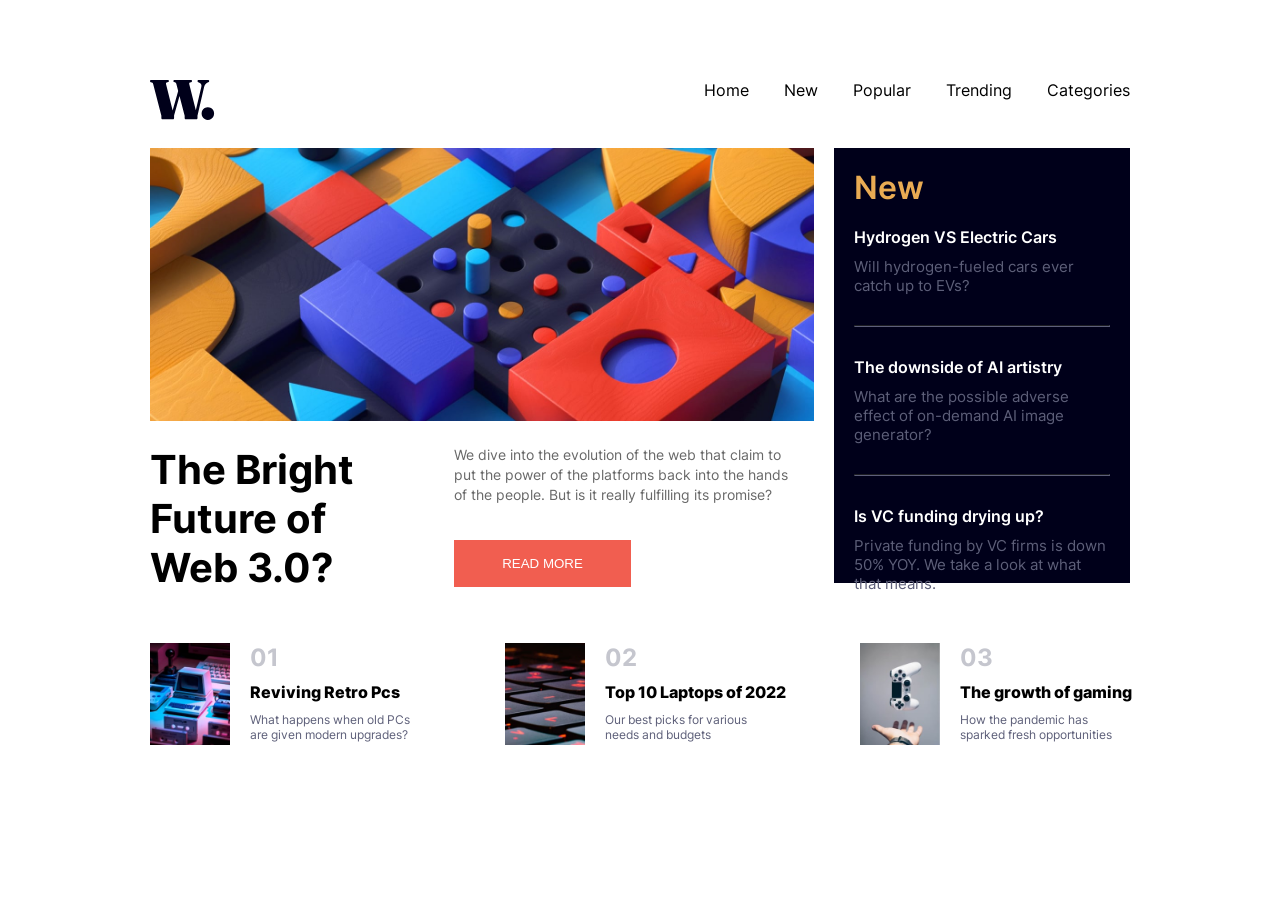
==== index.html @ ed775b9c "second-commit" ====
<!DOCTYPE html>
<html lang="en">
    <head>
        <title></title>
        <meta charset="UTF-8">
        <meta name="viewport" content="width=device-width, initial-scale=1">
        <link href="css/style.css" rel="stylesheet">
    </head>
    <body>

        <!-- header -->
        <div class="header">
            <span>
                <img src="/assets/images/logo.svg" alt="">
            </span>
            <menu>
                <a href="">Home</a>
                <a href="">New</a>
                <a href="">Popular</a>
                <a href="">Trending</a>
                <a href="">Categories</a>
            </menu>
        </div>
        <!-- finish header  -->

        <!-- hero -->
        <div class="full">
            <div class="first-content">
                <img class="image" src="/assets/images/image-web-3-desktop.jpg" alt="">
                <div class="content1">
                    <h1>The Bright Future of Web 3.0?</h1>
                    <div class="de">
                        <p>We dive into the evolution of the web that claim to put the power of the platforms back into the hands of the people. But is it really fulfilling its promise?</p>
                        <input class="button" type="submit" value="READ MORE">
                    </div>
                </div>
            </div>

            <div class="second-content">
                <div class="sidebar">
                    <h1>New</h1>
                    <h2>Hydrogen VS Electric Cars</h2>
                    <p>Will hydrogen-fueled cars ever catch up to EVs?</p>
                    <hr>

                    <h2>The downside of AI artistry</h2>
                    <p>What are the possible adverse effect of on-demand AI image generator?</p>
                    <hr>

                    <h2>Is VC funding drying up?</h2>
                    <p>Private funding by VC firms is down 50% YOY. We take a look at what that means.
                    </p>
                    
                </div>
            </div>

        </div>

        <!-- finish hero -->

        <!-- footer  -->

        <footer>
            <div class="footer">
                <img class="footer-img" src="/assets/images/image-retro-pcs.jpg" alt="">
                <div class="details">
                    <h1>01</h1>
                    <h2>Reviving Retro Pcs</h2>
                    <p>What happens when old PCs are given modern upgrades?</p>
                </div>
            </div>
            <div class="footer">
                <img class="footer-img" src="/assets/images/image-top-laptops.jpg" alt="">
                <div class="details">
                    <h1>02</h1>
                    <h2>Top 10 Laptops of 2022</h2>
                    <p>Our best picks for various needs and budgets</p>
                </div>
            </div>
            <div class="footer">
                <img class="footer-img" src="/assets/images/image-gaming-growth.jpg" alt="">
                <div class="details">
                    <h1>03</h1>
                    <h2>The growth of gaming</h2>
                    <p>How the pandemic has sparked fresh opportunities</p>
                </div>
            </div>
        </footer>
    
    </body>
</html>
---- css/style.css ----
* {
    margin: 0;
    padding: 0;
}

@font-face {
    font-family: "InterVariable";
    src: url(/assets/fonts/Inter-VariableFont_slnt\,wght.ttf);
}

body{
    font-family: "InterVariable";
    padding: 80px 150px;
}


.row1 a{
    text-decoration: none;
    color: black;
    margin-left: 20px;
}

.h1{
    font-weight: 800;
}

/* New test */

menu a{
    text-decoration: none;
    color: black;
    margin: 30px 0px 30px 30px;
}

menu a:hover{
    color: hsl(5, 85%, 63%)
}

.header{
    display: flex;
    justify-content: space-between;
    padding-bottom: 24px;
    /* padding: 50px 150px; */
}

.first-content{
    margin-right: 20px;
    width: 90vw;
}

.image{
    width: 100%;
    height: auto;
}

.content1{
    width: 50vw;
    display: flex;
    flex-direction: row;
    margin: 20px 0px;
    justify-content: space-between;
}

.content1 h1{
    font-size: 40px;
    font-weight:bolder;
    width: 600px;
    padding-right:100px;
}

.de p{
    font-size: 14px;
    line-height: 20px;
    width: auto;
    margin-bottom: 35px;
    color: #686868;
}

.full{
    display: flex;
    flex-direction: row;
    /* padding: 0px 150px 80px 150px; */
}

.sidebar{
    width: 20vw;
    padding: 20px;
    background-color: hsl(240, 100%, 5%);
    color: white;
    height: 85%;
    justify-content: space-between;
}

.sidebar h1{
    font-weight: 600;
    color: hsl(35, 77%, 62%);
    padding-bottom: 20px;
}

.sidebar h1:hover{
    color: hsl(35, 77%, 62%)
}

.sidebar h2{
    font-size:medium;
    font-weight: 600;
    cursor: pointer;
}

.sidebar h2:hover{
    color: hsl(35, 77%, 62%)
}

.sidebar p{
    font-size: 15px;
    color: hsl(236, 13%, 42%);
    margin-top: 10px;

}

hr{
    margin: 30px 0px;
    border-color: hsl(236, 13%, 42%);
}


.button{
    background-color: hsl(5, 85%, 63%);
    color: #ffffff;
    padding: 16px 48px;
    border-style: none;
}

.button:hover{
    background-color: hsl(240, 100%, 5%) ;
}

footer{
    display: flex;
    flex-direction: row;
    justify-content:space-between ;
    margin-top: 30px;
}

.footer{
    display: flex;
    flex-direction: row;
}

.footer-img{
    width: 80px;
    /* height: 120px; */
    margin-right: 20px;
}

.details h1{
    color:hsl(233, 8%, 79%);
    font-size: 24px;
    font-weight:bold;
}

.details h2{
    font-size: 16px;
    font-weight: 800;
    margin: 10px 0px;
    width: 200px;
}

.details h2:hover{
    color: hsl(5, 85%, 63%);
    cursor: pointer;
}

.details p{
    color:hsl(236, 13%, 42%);
    font-size: 12px;
    font-weight:400;
}

.details{
    width: 170px;
}
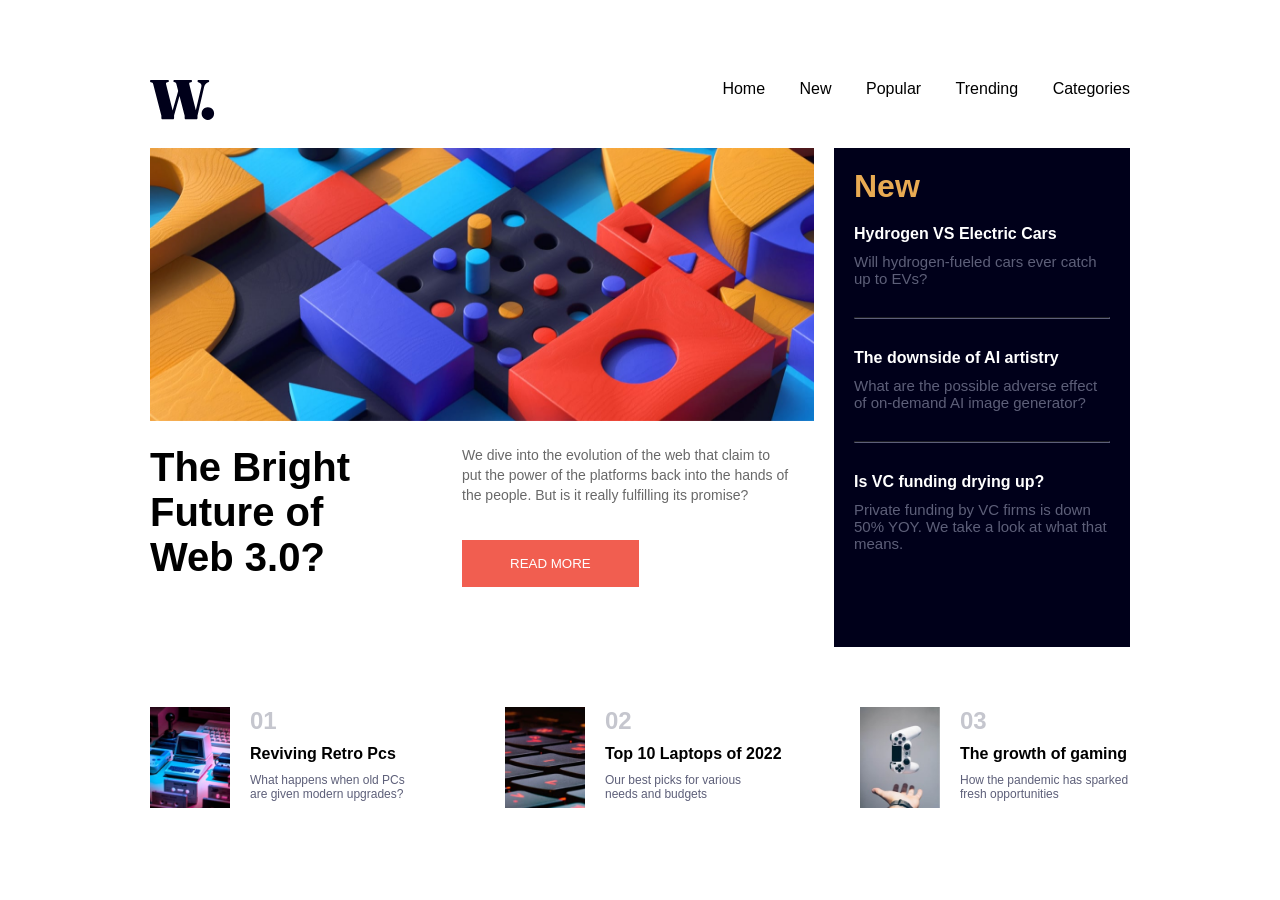
==== commit 74d46c8b: "effect-commit" ====
--- a/index.html
+++ b/index.html
@@ -5,6 +5,7 @@
         <meta charset="UTF-8">
         <meta name="viewport" content="width=device-width, initial-scale=1">
         <link href="css/style.css" rel="stylesheet">
+        <link rel="stylesheet" href="https://cdnjs.cloudflare.com/ajax/libs/animate.css/4.1.1/animate.min.css" />
     </head>
     <body>
 
@@ -26,30 +27,33 @@
         <!-- hero -->
         <div class="full">
             <div class="first-content">
-                <img class="image" src="/assets/images/image-web-3-desktop.jpg" alt="">
+                <img class="image wow animate__animated animate__slideInLeft" data-wow-delay="2s"" src="/assets/images/image-web-3-desktop.jpg" alt="">
                 <div class="content1">
-                    <h1>The Bright Future of Web 3.0?</h1>
-                    <div class="de">
+                    <h1 class="wow animate__animated animate__slideInUp" data-wow-delay="2s">The Bright Future of Web 3.0?</h1>
+                    <div class="de wow animate__animated animate__slideInRight">
                         <p>We dive into the evolution of the web that claim to put the power of the platforms back into the hands of the people. But is it really fulfilling its promise?</p>
-                        <input class="button" type="submit" value="READ MORE">
+                        <input class="button" data-wow-delay="2s"" type="submit" value="READ MORE">
                     </div>
                 </div>
             </div>
 
             <div class="second-content">
                 <div class="sidebar">
-                    <h1>New</h1>
-                    <h2>Hydrogen VS Electric Cars</h2>
-                    <p>Will hydrogen-fueled cars ever catch up to EVs?</p>
-                    <hr>
+                    <h1 class="wow animate__animated animate__slideInDown">New</h1>
+                    <div class="wow animate__animated animate__slideInDown">
+                        <h2>Hydrogen VS Electric Cars</h2>
+                        <p>Will hydrogen-fueled cars ever catch up to EVs?</p>
+                        <hr>
+    
+                        <h2>The downside of AI artistry</h2>
+                        <p>What are the possible adverse effect of on-demand AI image generator?</p>
+                        <hr>
+    
+                        <h2>Is VC funding drying up?</h2>
+                        <p>Private funding by VC firms is down 50% YOY. We take a look at what that means.
+                        </p>
+                    </div>
 
-                    <h2>The downside of AI artistry</h2>
-                    <p>What are the possible adverse effect of on-demand AI image generator?</p>
-                    <hr>
-
-                    <h2>Is VC funding drying up?</h2>
-                    <p>Private funding by VC firms is down 50% YOY. We take a look at what that means.
-                    </p>
                     
                 </div>
             </div>
@@ -60,7 +64,7 @@
 
         <!-- footer  -->
 
-        <footer>
+        <footer class="wow animate__animated animate__bounceIn">
             <div class="footer">
                 <img class="footer-img" src="/assets/images/image-retro-pcs.jpg" alt="">
                 <div class="details">
@@ -88,4 +92,9 @@
         </footer>
     
     </body>
-</html>+</html>
+
+<script src="assets/js/wow.min.js"></script>
+    <script>
+        new WOW().init();
+</script>
--- a/css/style.css
+++ b/css/style.css
@@ -3,13 +3,11 @@
     padding: 0;
 }
 
-@font-face {
-    font-family: "InterVariable";
-    src: url(/assets/fonts/Inter-VariableFont_slnt\,wght.ttf);
-}
+
+  @import url('https://fonts.googleapis.com/css2?family=Inter:wght@400;700;800&display=swap');
 
 body{
-    font-family: "InterVariable";
+    font-family: 'Inter', sans-serif;
     padding: 80px 150px;
 }
 
@@ -63,7 +61,7 @@
 
 .content1 h1{
     font-size: 40px;
-    font-weight:bolder;
+    font-weight:800;
     width: 600px;
     padding-right:100px;
 }
@@ -87,7 +85,7 @@
     padding: 20px;
     background-color: hsl(240, 100%, 5%);
     color: white;
-    height: 85%;
+    height: 100%;
     justify-content: space-between;
 }
 
@@ -138,8 +136,8 @@
 footer{
     display: flex;
     flex-direction: row;
-    justify-content:space-between ;
-    margin-top: 30px;
+    justify-content:space-between;
+    margin-top: 100px;
 }
 
 .footer{
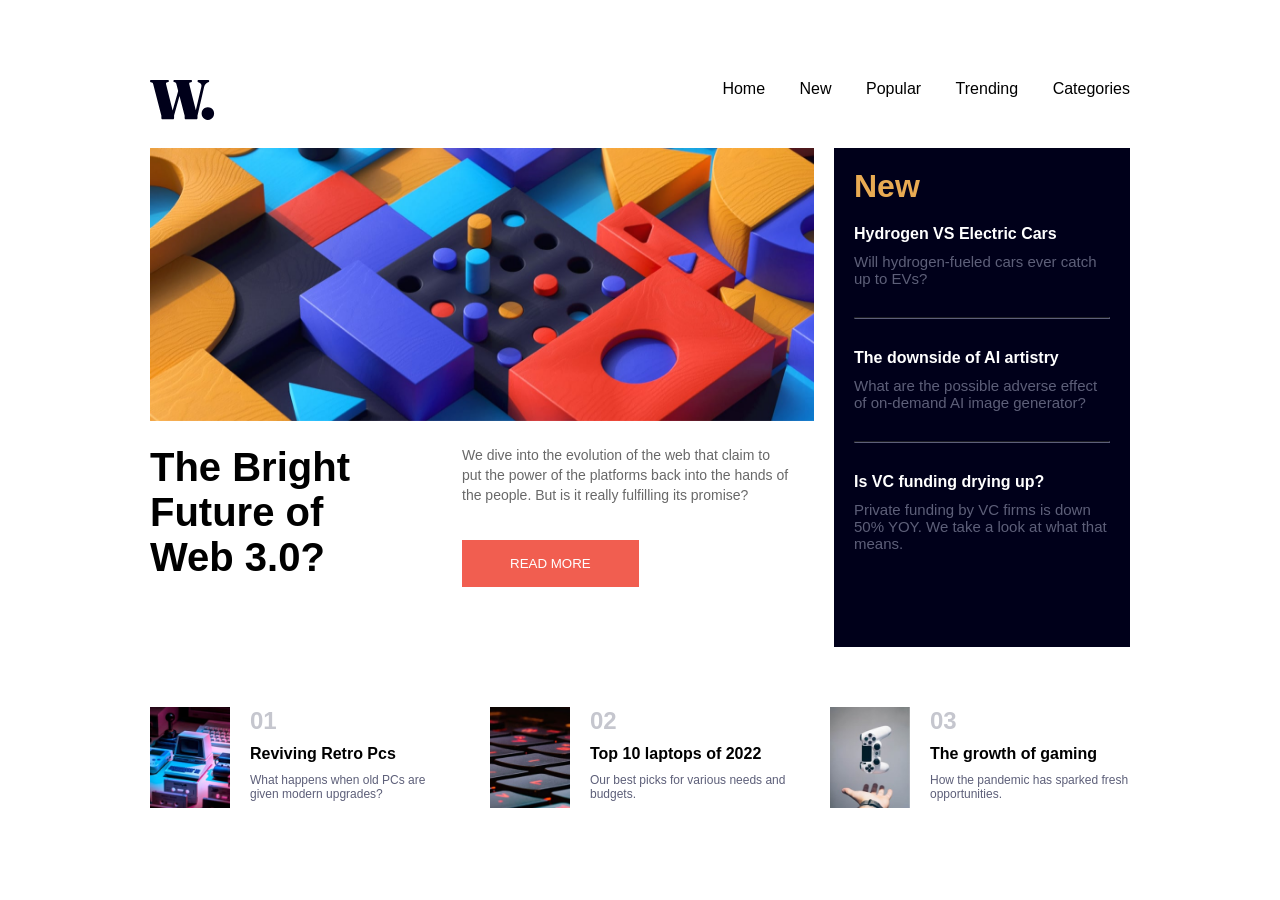
==== commit e03884cb: "next-commit" ====
--- a/index.html
+++ b/index.html
@@ -73,22 +73,25 @@
                     <p>What happens when old PCs are given modern upgrades?</p>
                 </div>
             </div>
+
             <div class="footer">
                 <img class="footer-img" src="/assets/images/image-top-laptops.jpg" alt="">
                 <div class="details">
                     <h1>02</h1>
-                    <h2>Top 10 Laptops of 2022</h2>
-                    <p>Our best picks for various needs and budgets</p>
+                    <h2>Top 10 laptops of 2022</h2>
+                    <p>Our best picks for various needs and budgets.</p>
                 </div>
             </div>
+
             <div class="footer">
                 <img class="footer-img" src="/assets/images/image-gaming-growth.jpg" alt="">
                 <div class="details">
                     <h1>03</h1>
                     <h2>The growth of gaming</h2>
-                    <p>How the pandemic has sparked fresh opportunities</p>
+                    <p>How the pandemic has sparked fresh opportunities.</p>
                 </div>
             </div>
+     
         </footer>
     
     </body>
--- a/css/style.css
+++ b/css/style.css
@@ -143,6 +143,7 @@
 .footer{
     display: flex;
     flex-direction: row;
+    width: 300px;
 }
 
 .footer-img{
@@ -175,6 +176,3 @@
     font-weight:400;
 }
 
-.details{
-    width: 170px;
-}
